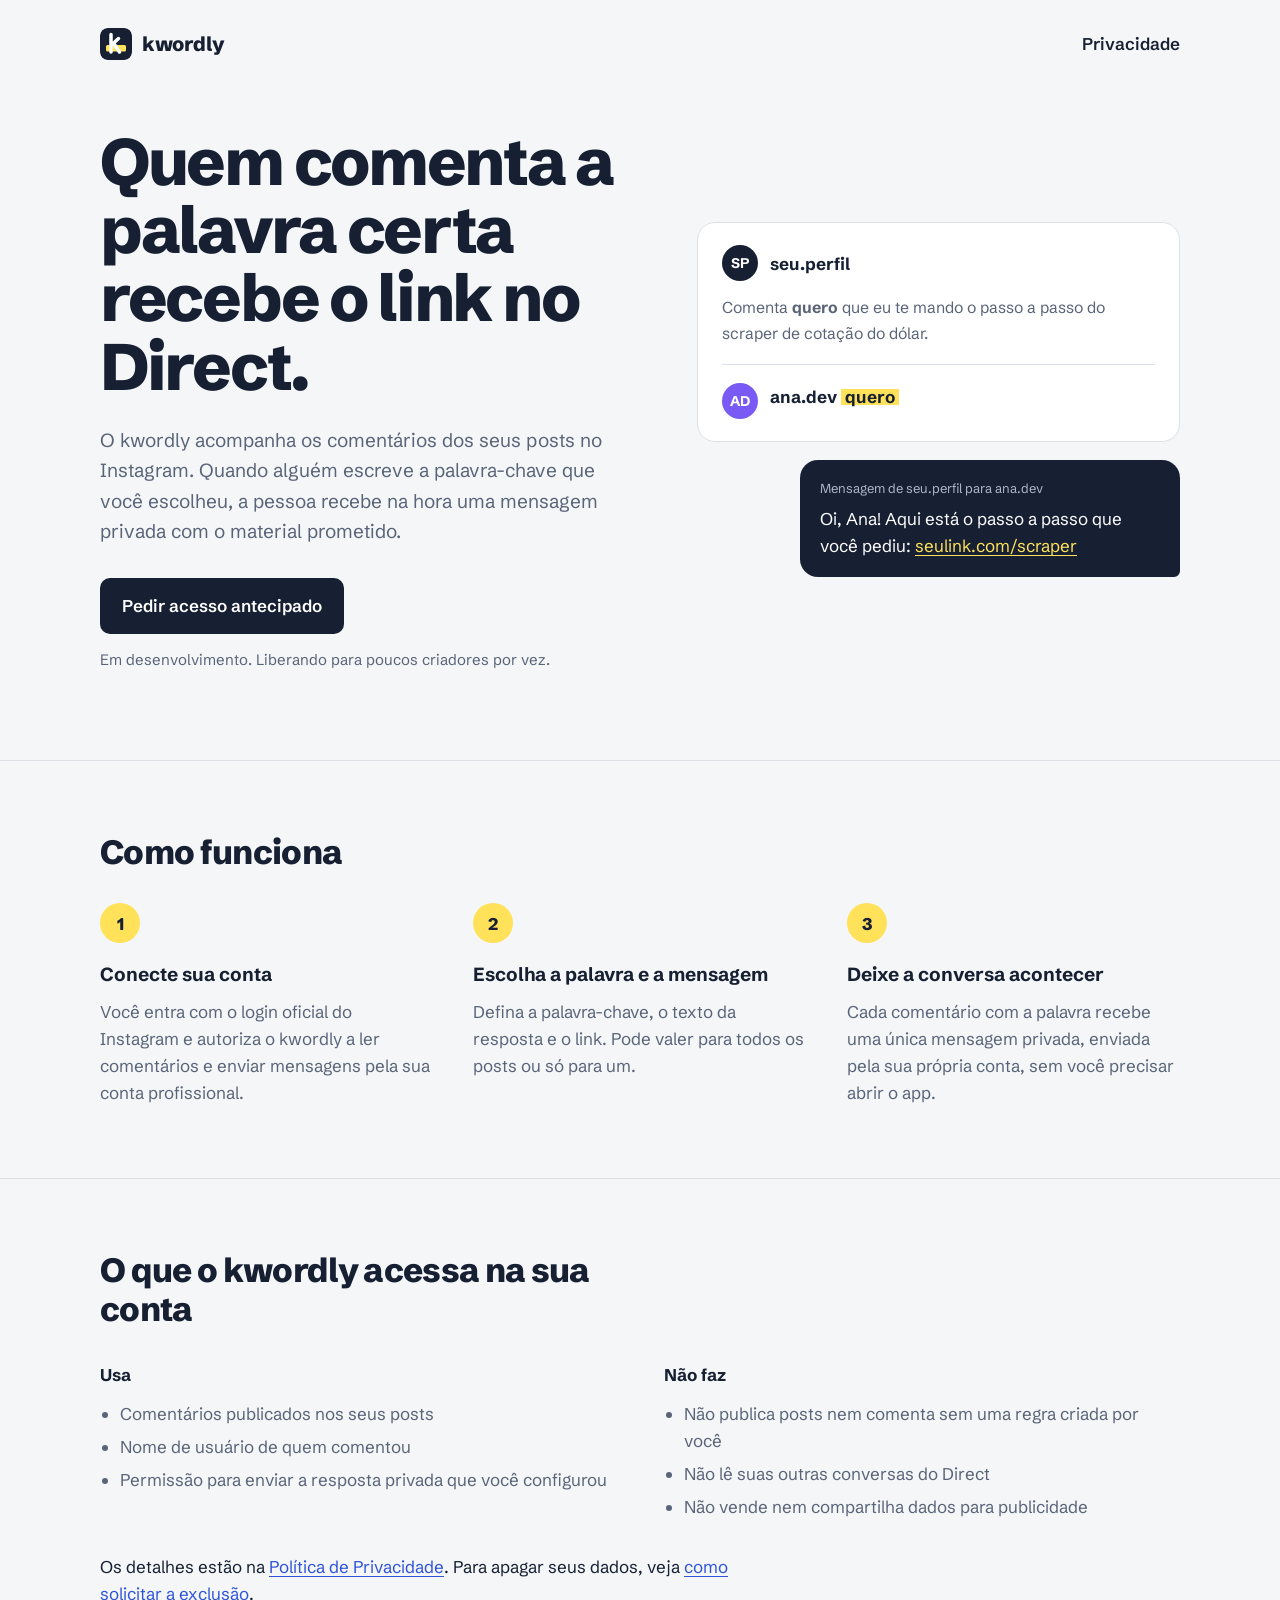
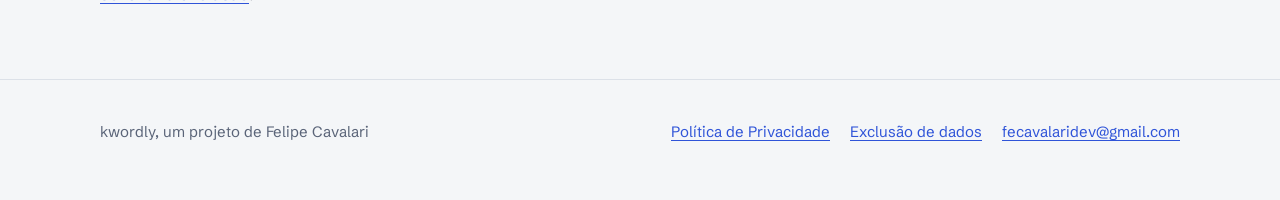
==== index.html @ 9aeeb8b1 "Landing page, política de privacidade e exclusão de dados Co-Authored-By: Claude Opus 5.5 <noreply@a" ====
<!doctype html>
<html lang="pt-BR">
<head>
  <meta charset="utf-8">
  <meta name="viewport" content="width=device-width, initial-scale=1">
  <title>kwordly — resposta automática no Direct para comentários do Instagram</title>
  <meta name="description" content="O kwordly envia uma mensagem no Direct para quem comenta a palavra-chave que você escolheu nos seus posts do Instagram.">
  <link rel="icon" href="favicon.svg" type="image/svg+xml">
  <link rel="preconnect" href="https://fonts.googleapis.com">
  <link rel="preconnect" href="https://fonts.gstatic.com" crossorigin>
  <link href="https://fonts.googleapis.com/css2?family=Schibsted+Grotesk:wght@400;600;700;800&display=swap" rel="stylesheet">
  <link rel="stylesheet" href="styles.css">
</head>
<body>
  <header class="site-header">
    <div class="wrap">
      <a class="brand" href="./"><img src="favicon.svg" alt="" width="32" height="32">kwordly</a>
      <nav aria-label="Principal"><a href="privacidade.html">Privacidade</a></nav>
    </div>
  </header>

  <main>
    <div class="hero">
      <div class="wrap">
        <div>
          <h1>Quem comenta a palavra certa recebe o link no Direct.</h1>
          <p class="lede">O kwordly acompanha os comentários dos seus posts no Instagram. Quando alguém escreve a palavra-chave que você escolheu, a pessoa recebe na hora uma mensagem privada com o material prometido.</p>
          <a class="button" href="mailto:fecavalaridev@gmail.com?subject=Quero%20testar%20o%20kwordly">Pedir acesso antecipado</a>
          <p class="hint">Em desenvolvimento. Liberando para poucos criadores por vez.</p>
        </div>

        <figure class="demo" aria-label="Exemplo: um comentário com a palavra-chave gera uma mensagem no Direct">
          <figcaption>Exemplo de comentário com a palavra-chave e a mensagem enviada em resposta.</figcaption>
          <div class="post">
            <div class="post-head">
              <span class="avatar owner" aria-hidden="true">SP</span>
              <span class="handle">seu.perfil</span>
            </div>
            <p class="caption">Comenta <strong>quero</strong> que eu te mando o passo a passo do scraper de cotação do dólar.</p>
            <div class="comment">
              <span class="avatar fan" aria-hidden="true">AD</span>
              <p><span class="handle">ana.dev</span> <span class="keyword">quero</span></p>
            </div>
          </div>
          <div class="dm">
            <span class="dm-from">Mensagem de seu.perfil para ana.dev</span>
            <p>Oi, Ana! Aqui está o passo a passo que você pediu: <a href="#" tabindex="-1">seulink.com/scraper</a></p>
          </div>
        </figure>
      </div>
    </div>

    <section aria-labelledby="como-funciona">
      <div class="wrap">
        <h2 id="como-funciona">Como funciona</h2>
        <ol class="steps">
          <li>
            <h3>Conecte sua conta</h3>
            <p>Você entra com o login oficial do Instagram e autoriza o kwordly a ler comentários e enviar mensagens pela sua conta profissional.</p>
          </li>
          <li>
            <h3>Escolha a palavra e a mensagem</h3>
            <p>Defina a palavra-chave, o texto da resposta e o link. Pode valer para todos os posts ou só para um.</p>
          </li>
          <li>
            <h3>Deixe a conversa acontecer</h3>
            <p>Cada comentário com a palavra recebe uma única mensagem privada, enviada pela sua própria conta, sem você precisar abrir o app.</p>
          </li>
        </ol>
      </div>
    </section>

    <section aria-labelledby="dados">
      <div class="wrap">
        <h2 id="dados">O que o kwordly acessa na sua conta</h2>
        <div class="access">
          <div>
            <h3>Usa</h3>
            <ul>
              <li>Comentários publicados nos seus posts</li>
              <li>Nome de usuário de quem comentou</li>
              <li>Permissão para enviar a resposta privada que você configurou</li>
            </ul>
          </div>
          <div>
            <h3>Não faz</h3>
            <ul>
              <li>Não publica posts nem comenta sem uma regra criada por você</li>
              <li>Não lê suas outras conversas do Direct</li>
              <li>Não vende nem compartilha dados para publicidade</li>
            </ul>
          </div>
        </div>
        <p class="access-note">Os detalhes estão na <a href="privacidade.html">Política de Privacidade</a>. Para apagar seus dados, veja <a href="exclusao-de-dados.html">como solicitar a exclusão</a>.</p>
      </div>
    </section>
  </main>

  <footer class="site-footer">
    <div class="wrap">
      <span>kwordly, um projeto de Felipe Cavalari</span>
      <nav aria-label="Rodapé">
        <a href="privacidade.html">Política de Privacidade</a>
        <a href="exclusao-de-dados.html">Exclusão de dados</a>
        <a href="mailto:fecavalaridev@gmail.com">fecavalaridev@gmail.com</a>
      </nav>
    </div>
  </footer>
</body>
</html>
---- styles.css ----
:root {
  --paper: #f4f6f8;
  --surface: #ffffff;
  --ink: #172033;
  --muted: #5a6478;
  --line: #dce1e8;
  --marker: #ffe15a;
  --link: #2f54d8;
  --measure: 66ch;
}

* { box-sizing: border-box; }

html { -webkit-text-size-adjust: 100%; }

body {
  margin: 0;
  background: var(--paper);
  color: var(--ink);
  font-family: "Schibsted Grotesk", system-ui, -apple-system, "Segoe UI", sans-serif;
  font-size: 1.0625rem;
  line-height: 1.6;
}

a { color: var(--link); text-underline-offset: 0.18em; }
a:focus-visible, button:focus-visible {
  outline: 3px solid var(--link);
  outline-offset: 3px;
  border-radius: 4px;
}

.wrap {
  width: 100%;
  max-width: 1120px;
  margin: 0 auto;
  padding: 0 20px;
}

/* Header */
.site-header { padding: 28px 0; }
.site-header .wrap { display: flex; align-items: center; justify-content: space-between; gap: 16px; }
.brand {
  display: inline-flex; align-items: center; gap: 10px;
  color: var(--ink); text-decoration: none;
  font-weight: 800; font-size: 1.25rem; letter-spacing: -0.02em;
}
.brand img { width: 32px; height: 32px; border-radius: 8px; }
.site-header nav a { color: var(--ink); font-weight: 600; text-decoration: none; }
.site-header nav a:hover { text-decoration: underline; }

/* Hero */
.hero { padding: 40px 0 88px; }
.hero .wrap {
  display: grid;
  grid-template-columns: minmax(0, 1.05fr) minmax(0, 0.95fr);
  gap: 64px;
  align-items: center;
}
.hero h1 {
  margin: 0 0 24px;
  font-size: clamp(2.4rem, 5.4vw, 4.1rem);
  line-height: 1.04;
  letter-spacing: -0.035em;
  font-weight: 800;
  max-width: 14ch;
}
.lede { margin: 0 0 32px; color: var(--muted); font-size: 1.1875rem; max-width: 46ch; }

.button {
  display: inline-block;
  padding: 14px 22px;
  background: var(--ink);
  color: #fff;
  font-weight: 600;
  text-decoration: none;
  border-radius: 10px;
}
.button:hover { background: #24304a; }
.hint { margin: 14px 0 0; color: var(--muted); font-size: 0.9375rem; }

/* Demo: a comment that turns into a direct message */
.demo { display: grid; gap: 18px; margin: 0; }
.demo figcaption {
  position: absolute; width: 1px; height: 1px; overflow: hidden; clip: rect(0 0 0 0);
}
.post {
  background: var(--surface);
  border: 1px solid var(--line);
  border-radius: 18px;
  padding: 22px 24px;
}
.post-head { display: flex; align-items: center; gap: 12px; margin-bottom: 14px; }
.avatar {
  width: 36px; height: 36px; border-radius: 50%;
  flex: none; display: grid; place-items: center;
  font-weight: 700; font-size: 0.875rem; color: #fff;
}
.avatar.owner { background: var(--ink); }
.avatar.fan { background: #7a5af5; }
.handle { font-weight: 700; }
.caption { margin: 0; color: var(--muted); font-size: 0.9875rem; }
.comment {
  display: flex; gap: 12px; align-items: flex-start;
  margin-top: 18px; padding-top: 18px; border-top: 1px solid var(--line);
}
.comment p { margin: 0; }
.keyword {
  font-weight: 700;
  padding: 0 4px;
  background-image: linear-gradient(var(--marker), var(--marker));
  background-repeat: no-repeat;
  background-size: 100% 78%;
  background-position: 0 60%;
}

.dm {
  justify-self: end;
  width: min(100%, 380px);
  background: var(--ink);
  color: #fff;
  border-radius: 18px 18px 6px 18px;
  padding: 18px 20px;
}
.dm-from { display: block; font-size: 0.8125rem; color: #aeb7c9; margin-bottom: 6px; }
.dm p { margin: 0; }
.dm a { color: var(--marker); }

@media (prefers-reduced-motion: no-preference) {
  .keyword { animation: mark 700ms ease-out 500ms both; }
  .dm { animation: arrive 500ms ease-out 1400ms both; }
  @keyframes mark { from { background-size: 0% 78%; } to { background-size: 100% 78%; } }
  @keyframes arrive { from { opacity: 0; transform: translateY(10px); } to { opacity: 1; transform: none; } }
}

/* Sections */
section { padding: 72px 0; border-top: 1px solid var(--line); }
section h2 {
  margin: 0 0 32px;
  font-size: clamp(1.6rem, 3vw, 2.1rem);
  line-height: 1.15;
  letter-spacing: -0.02em;
  font-weight: 800;
  max-width: 24ch;
}

.steps {
  list-style: none; margin: 0; padding: 0;
  display: grid; grid-template-columns: repeat(3, minmax(0, 1fr)); gap: 40px;
  counter-reset: step;
}
.steps li { counter-increment: step; }
.steps li::before {
  content: counter(step);
  display: grid; place-items: center;
  width: 40px; height: 40px; margin-bottom: 16px;
  border-radius: 50%;
  background: var(--marker);
  font-weight: 800;
}
.steps h3 { margin: 0 0 8px; font-size: 1.1875rem; }
.steps p { margin: 0; color: var(--muted); }

.access { display: grid; grid-template-columns: minmax(0, 1fr) minmax(0, 1fr); gap: 48px; }
.access h3 { margin: 0 0 12px; font-size: 1.0625rem; }
.access ul { margin: 0; padding-left: 1.2em; color: var(--muted); }
.access li + li { margin-top: 6px; }
.access-note { margin: 32px 0 0; max-width: var(--measure); }

/* Footer */
.site-footer { padding: 40px 0 56px; border-top: 1px solid var(--line); color: var(--muted); font-size: 0.9375rem; }
.site-footer .wrap { display: flex; flex-wrap: wrap; justify-content: space-between; gap: 16px; }
.site-footer nav { display: flex; flex-wrap: wrap; gap: 20px; }

/* Long-form legal pages */
.doc { padding: 24px 0 80px; }
.doc .wrap { max-width: calc(var(--measure) + 40px); }
.doc h1 {
  margin: 0 0 8px;
  font-size: clamp(2rem, 4.5vw, 2.9rem);
  line-height: 1.08;
  letter-spacing: -0.03em;
  font-weight: 800;
}
.doc .updated { margin: 0 0 40px; color: var(--muted); }
.doc h2 { margin: 48px 0 12px; font-size: 1.375rem; letter-spacing: -0.01em; scroll-margin-top: 24px; }
.doc h3 { margin: 28px 0 8px; font-size: 1.0625rem; }
.doc p, .doc li { max-width: var(--measure); }
.doc ul, .doc ol { padding-left: 1.3em; }
.doc li + li { margin-top: 6px; }
.doc .callout {
  margin: 24px 0;
  padding: 18px 20px;
  background: var(--surface);
  border-left: 4px solid var(--marker);
  border-radius: 0 10px 10px 0;
}
.doc .callout p { margin: 0; }
.doc .callout p + p { margin-top: 8px; }

@media (max-width: 860px) {
  .hero { padding: 16px 0 64px; }
  .hero .wrap { grid-template-columns: 1fr; gap: 48px; }
  .steps { grid-template-columns: 1fr; gap: 32px; }
  .access { grid-template-columns: 1fr; gap: 32px; }
  section { padding: 56px 0; }
}

@media (max-width: 420px) {
  .wrap { padding: 0 16px; }
  .post { padding: 18px; }
  .dm { justify-self: stretch; }
}
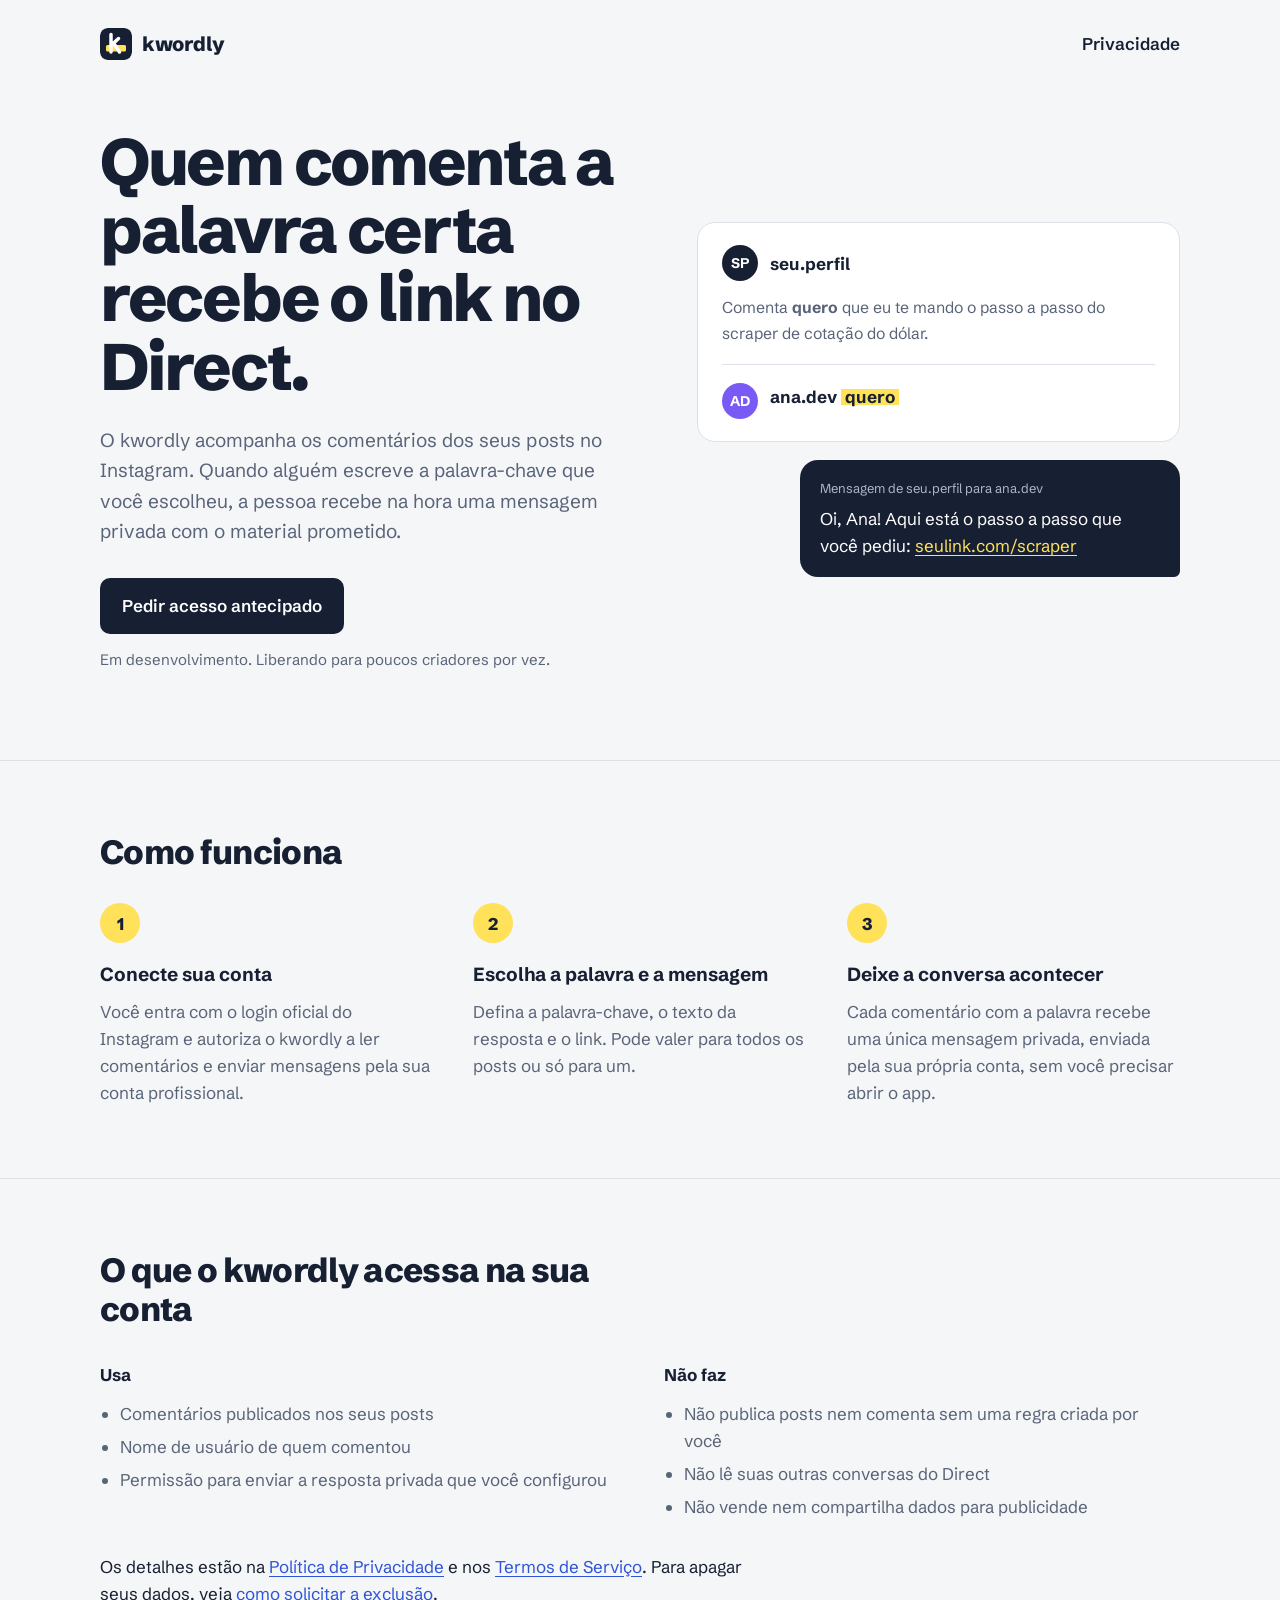
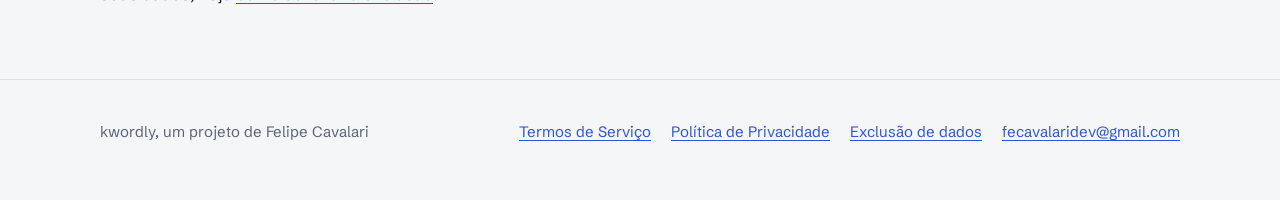
==== commit 20831e30: "Termos de Serviço Co-Authored-By: Claude Opus 5.5 <noreply@anthropic.com>" ====
--- a/index.html
+++ b/index.html
@@ -91,7 +91,7 @@
             </ul>
           </div>
         </div>
-        <p class="access-note">Os detalhes estão na <a href="privacidade.html">Política de Privacidade</a>. Para apagar seus dados, veja <a href="exclusao-de-dados.html">como solicitar a exclusão</a>.</p>
+        <p class="access-note">Os detalhes estão na <a href="privacidade.html">Política de Privacidade</a> e nos <a href="termos.html">Termos de Serviço</a>. Para apagar seus dados, veja <a href="exclusao-de-dados.html">como solicitar a exclusão</a>.</p>
       </div>
     </section>
   </main>
@@ -100,6 +100,7 @@
     <div class="wrap">
       <span>kwordly, um projeto de Felipe Cavalari</span>
       <nav aria-label="Rodapé">
+        <a href="termos.html">Termos de Serviço</a>
         <a href="privacidade.html">Política de Privacidade</a>
         <a href="exclusao-de-dados.html">Exclusão de dados</a>
         <a href="mailto:fecavalaridev@gmail.com">fecavalaridev@gmail.com</a>
